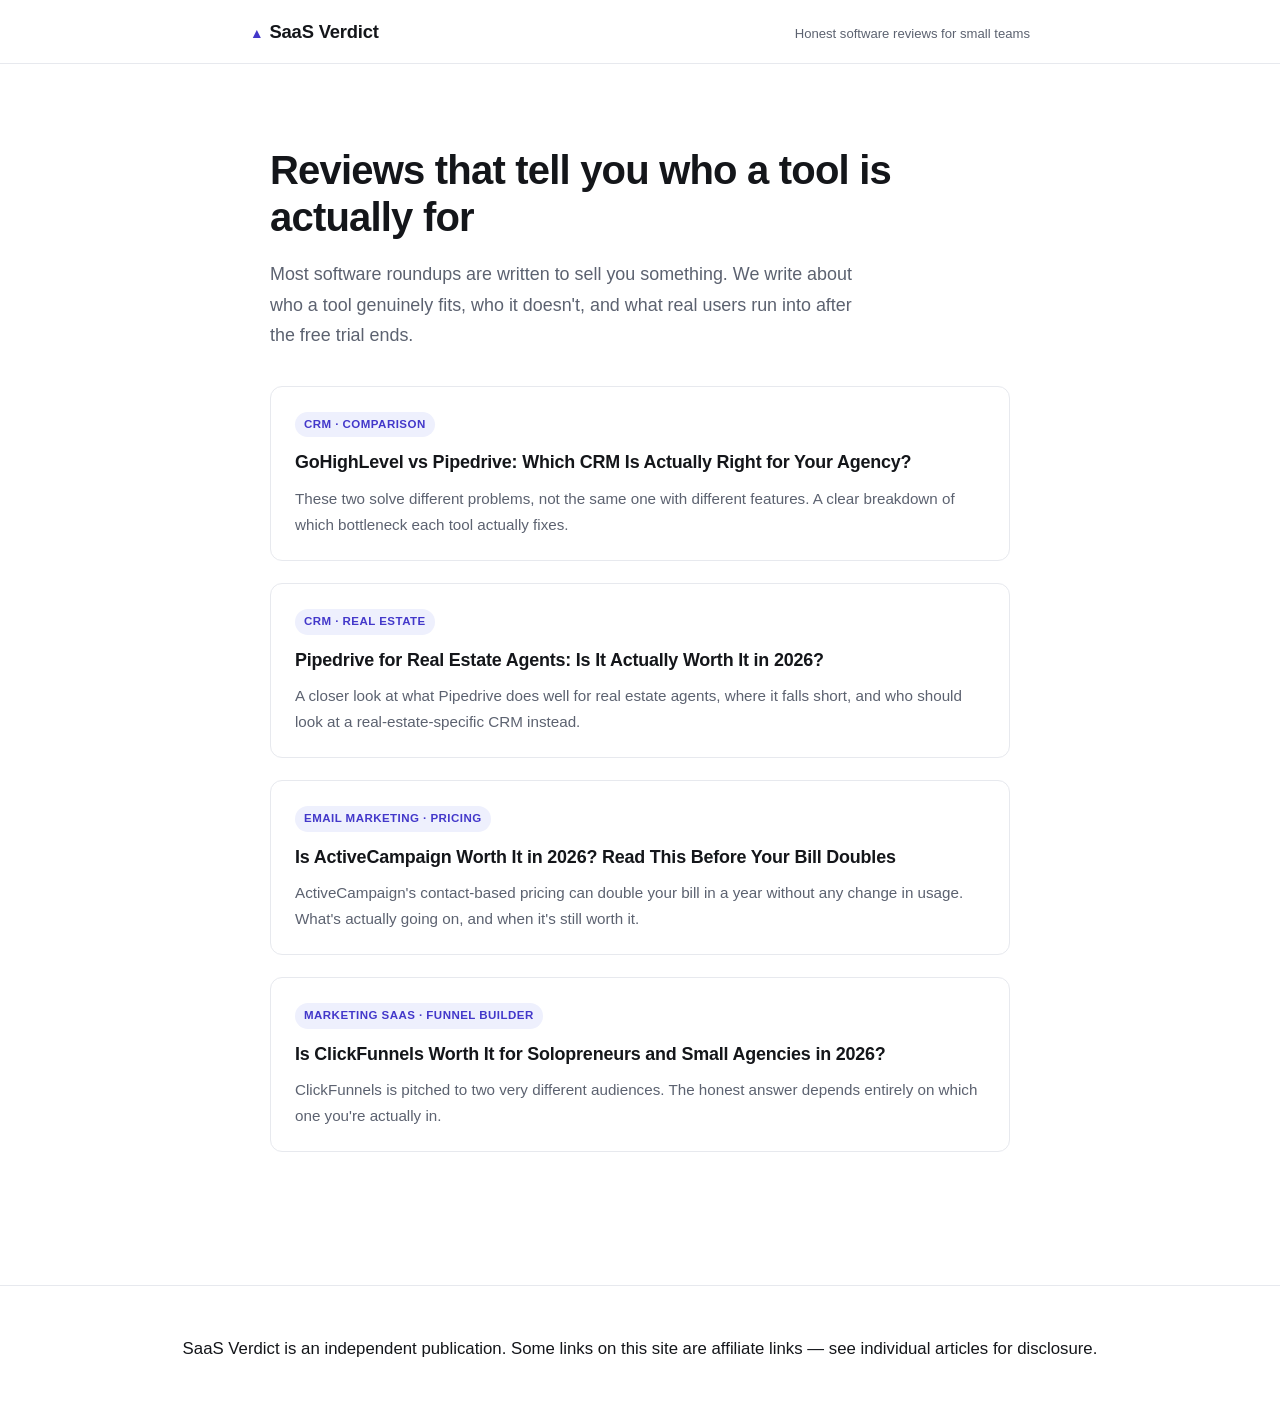
==== index.html @ 6ba032dc "Add ActiveCampaign and ClickFunnels articles to homepage" ====
<!DOCTYPE html>
<html lang="en">
<head>
<meta charset="UTF-8">
<meta name="viewport" content="width=device-width, initial-scale=1.0">
<title>SaaS Verdict — Honest software reviews for small teams</title>
<meta name="description" content="Plain-spoken reviews and comparisons of business software, written for the people who actually have to use it every day.">
<link rel="icon" href="data:image/svg+xml,<svg xmlns=%22http://www.w3.org/2000/svg%22 viewBox=%220 0 100 100%22><text y=%22.9em%22 font-size=%2290%22>▲</text></svg>">
<link rel="stylesheet" href="style.css">
</head>
<body>

<header class="site-header">
  <div class="inner">
    <a class="logo" href="./">SaaS Verdict</a>
    <span class="tagline">Honest software reviews for small teams</span>
  </div>
</header>

<main>
  <div class="hero">
    <h1>Reviews that tell you who a tool is actually for</h1>
    <p>Most software roundups are written to sell you something. We write about who a tool genuinely fits, who it doesn't, and what real users run into after the free trial ends.</p>
  </div>

  <ul class="article-list">
    <li>
      <span class="tag">CRM · Comparison</span>
      <a class="title" href="gohighlevel-vs-pipedrive.html">GoHighLevel vs Pipedrive: Which CRM Is Actually Right for Your Agency?</a>
      <div class="excerpt">These two solve different problems, not the same one with different features. A clear breakdown of which bottleneck each tool actually fixes.</div>
    </li>
    <li>
      <span class="tag">CRM · Real Estate</span>
      <a class="title" href="pipedrive-for-real-estate-agents.html">Pipedrive for Real Estate Agents: Is It Actually Worth It in 2026?</a>
      <div class="excerpt">A closer look at what Pipedrive does well for real estate agents, where it falls short, and who should look at a real-estate-specific CRM instead.</div>
    </li>
    <li>
      <span class="tag">Email Marketing · Pricing</span>
      <a class="title" href="activecampaign-pricing-worth-it.html">Is ActiveCampaign Worth It in 2026? Read This Before Your Bill Doubles</a>
      <div class="excerpt">ActiveCampaign's contact-based pricing can double your bill in a year without any change in usage. What's actually going on, and when it's still worth it.</div>
    </li>
    <li>
      <span class="tag">Marketing SaaS · Funnel Builder</span>
      <a class="title" href="clickfunnels-worth-it-solopreneurs-agencies.html">Is ClickFunnels Worth It for Solopreneurs and Small Agencies in 2026?</a>
      <div class="excerpt">ClickFunnels is pitched to two very different audiences. The honest answer depends entirely on which one you're actually in.</div>
    </li>
  </ul>
</main>

<footer class="site-footer">
  <p>SaaS Verdict is an independent publication. Some links on this site are affiliate links — see individual articles for disclosure.</p>
</footer>

</body>
</html>
---- style.css ----
:root {
  --bg: #ffffff;
  --bg-subtle: #f6f7f9;
  --text: #14161a;
  --text-muted: #5c6270;
  --border: #e7e9ee;
  --accent: #4338ca;
  --accent-strong: #312496;
  --accent-bg: #eef0fd;
  --card-bg: #ffffff;
  --good-bg: #ecfdf3;
  --good-border: #34a853;
  --shadow: 0 1px 2px rgba(20, 22, 26, 0.04), 0 8px 24px rgba(20, 22, 26, 0.05);
  --max-width: 780px;
  --radius: 12px;
}

* { box-sizing: border-box; }

html { scroll-behavior: smooth; }

body {
  margin: 0;
  font-family: -apple-system, BlinkMacSystemFont, "Segoe UI", Inter, Helvetica, Arial, sans-serif;
  color: var(--text);
  background: var(--bg);
  line-height: 1.7;
  -webkit-font-smoothing: antialiased;
}

/* ---------- Header ---------- */

header.site-header {
  position: sticky;
  top: 0;
  z-index: 10;
  background: color-mix(in srgb, var(--bg) 88%, transparent);
  backdrop-filter: saturate(180%) blur(10px);
  -webkit-backdrop-filter: saturate(180%) blur(10px);
  border-bottom: 1px solid var(--border);
  padding: 16px 20px;
}

header.site-header .inner {
  max-width: var(--max-width);
  margin: 0 auto;
  display: flex;
  align-items: baseline;
  justify-content: space-between;
  gap: 12px;
}

.logo {
  font-weight: 800;
  font-size: 1.15rem;
  letter-spacing: -0.01em;
  text-decoration: none;
  color: var(--text);
}

.logo::before {
  content: "▲";
  color: var(--accent);
  margin-right: 6px;
  font-size: 0.75em;
}

.tagline {
  color: var(--text-muted);
  font-size: 0.82rem;
  white-space: nowrap;
}

/* ---------- Layout ---------- */

main {
  max-width: var(--max-width);
  margin: 0 auto;
  padding: 56px 20px 100px;
}

h1 {
  font-size: clamp(1.8rem, 1.4rem + 1.6vw, 2.5rem);
  line-height: 1.18;
  letter-spacing: -0.02em;
  font-weight: 800;
  margin-bottom: 10px;
}

h2 {
  font-size: 1.4rem;
  font-weight: 750;
  letter-spacing: -0.01em;
  margin-top: 2.6em;
  margin-bottom: 0.7em;
  padding-top: 1.4em;
  border-top: 1px solid var(--border);
}

h3 {
  font-size: 1.12rem;
  font-weight: 700;
  margin-top: 1.8em;
}

p, ul, ol {
  font-size: 1.05rem;
  color: var(--text);
}

ul, ol {
  padding-left: 1.3em;
}

li + li { margin-top: 0.5em; }

a { color: var(--accent); }
a:hover { color: var(--accent-strong); }

strong { font-weight: 700; }

.meta {
  color: var(--text-muted);
  font-size: 0.9rem;
  margin-bottom: 2.5em;
  display: flex;
  gap: 10px;
  align-items: center;
}

.meta::before {
  content: "";
  width: 6px;
  height: 6px;
  border-radius: 50%;
  background: var(--accent);
  display: inline-block;
}

/* ---------- Tables ---------- */

table {
  width: 100%;
  border-collapse: collapse;
  margin: 1.6em 0;
  font-size: 0.95rem;
  border: 1px solid var(--border);
  border-radius: var(--radius);
  overflow: hidden;
}

th, td {
  text-align: left;
  padding: 12px 14px;
  border-bottom: 1px solid var(--border);
}

th {
  background: var(--bg-subtle);
  font-weight: 700;
  font-size: 0.85rem;
  text-transform: uppercase;
  letter-spacing: 0.03em;
  color: var(--text-muted);
}

tr:last-child td { border-bottom: none; }

/* ---------- Callouts ---------- */

.callout {
  background: var(--accent-bg);
  border: 1px solid color-mix(in srgb, var(--accent) 25%, transparent);
  padding: 20px 24px;
  border-radius: var(--radius);
  margin: 2em 0;
}

.callout p:first-child { margin-top: 0; }
.callout p:last-child { margin-bottom: 0; }

.verdict {
  background: var(--good-bg);
  border: 1px solid color-mix(in srgb, var(--good-border) 30%, transparent);
  border-radius: var(--radius);
  padding: 20px 24px;
  margin: 2em 0;
}

.verdict::before {
  content: "Verdict";
  display: block;
  font-size: 0.75rem;
  font-weight: 800;
  letter-spacing: 0.06em;
  text-transform: uppercase;
  color: var(--good-border);
  margin-bottom: 8px;
}

/* ---------- CTA ---------- */

.cta-row {
  display: flex;
  flex-wrap: wrap;
  gap: 12px;
  margin-top: 1.6em;
}

.cta {
  display: inline-flex;
  align-items: center;
  gap: 6px;
  background: var(--accent);
  color: #fff;
  text-decoration: none;
  padding: 13px 22px;
  border-radius: 8px;
  font-weight: 650;
  font-size: 0.98rem;
  box-shadow: var(--shadow);
  transition: transform 0.12s ease, background 0.12s ease;
}

.cta:hover {
  background: var(--accent-strong);
  color: #fff;
  transform: translateY(-1px);
}

.cta.secondary {
  background: var(--bg);
  color: var(--text);
  border: 1px solid var(--border);
  box-shadow: none;
}

.cta.secondary:hover {
  background: var(--bg-subtle);
  color: var(--text);
}

/* ---------- Disclosure ---------- */

.disclosure {
  margin-top: 3.5em;
  padding-top: 1.6em;
  border-top: 1px solid var(--border);
  color: var(--text-muted);
  font-size: 0.85rem;
}

/* ---------- Footer ---------- */

footer.site-footer {
  border-top: 1px solid var(--border);
  padding: 32px 20px;
  color: var(--text-muted);
  font-size: 0.85rem;
  text-align: center;
}

footer.site-footer a { color: var(--text-muted); }

/* ---------- Homepage hero + article list ---------- */

.hero {
  margin-bottom: 2.2em;
}

.hero p {
  color: var(--text-muted);
  font-size: 1.12rem;
  max-width: 60ch;
}

.article-list {
  list-style: none;
  padding: 0;
  margin: 2em 0;
  display: flex;
  flex-direction: column;
  gap: 14px;
}

.article-list li {
  border: 1px solid var(--border);
  background: var(--card-bg);
  border-radius: var(--radius);
  padding: 22px 24px;
  transition: border-color 0.15s ease, box-shadow 0.15s ease, transform 0.15s ease;
}

.article-list li:hover {
  border-color: color-mix(in srgb, var(--accent) 35%, var(--border));
  box-shadow: var(--shadow);
  transform: translateY(-2px);
}

.tag {
  display: inline-block;
  font-size: 0.72rem;
  font-weight: 700;
  letter-spacing: 0.04em;
  text-transform: uppercase;
  color: var(--accent);
  background: var(--accent-bg);
  padding: 3px 9px;
  border-radius: 999px;
  margin-bottom: 10px;
}

.article-list a.title {
  color: var(--text);
  text-decoration: none;
  font-weight: 700;
  font-size: 1.12rem;
  display: block;
  letter-spacing: -0.01em;
}

.article-list a.title:hover { color: var(--accent); }

.article-list .excerpt {
  color: var(--text-muted);
  font-size: 0.95rem;
  margin-top: 8px;
}

/* ---------- Dark mode ---------- */

@media (prefers-color-scheme: dark) {
  :root {
    --bg: #0f1014;
    --bg-subtle: #16171d;
    --text: #eceef2;
    --text-muted: #9aa0ac;
    --border: #262832;
    --accent: #8b93ff;
    --accent-strong: #aeb4ff;
    --accent-bg: #1b1c34;
    --card-bg: #15161c;
    --good-bg: #10221a;
    --good-border: #4ade80;
    --shadow: 0 1px 2px rgba(0,0,0,0.3), 0 8px 24px rgba(0,0,0,0.35);
  }
  .cta { color: #0f1014; }
  .cta:hover { color: #0f1014; }
}

@media (max-width: 480px) {
  .tagline { display: none; }
  h1 { font-size: 1.6rem; }
}
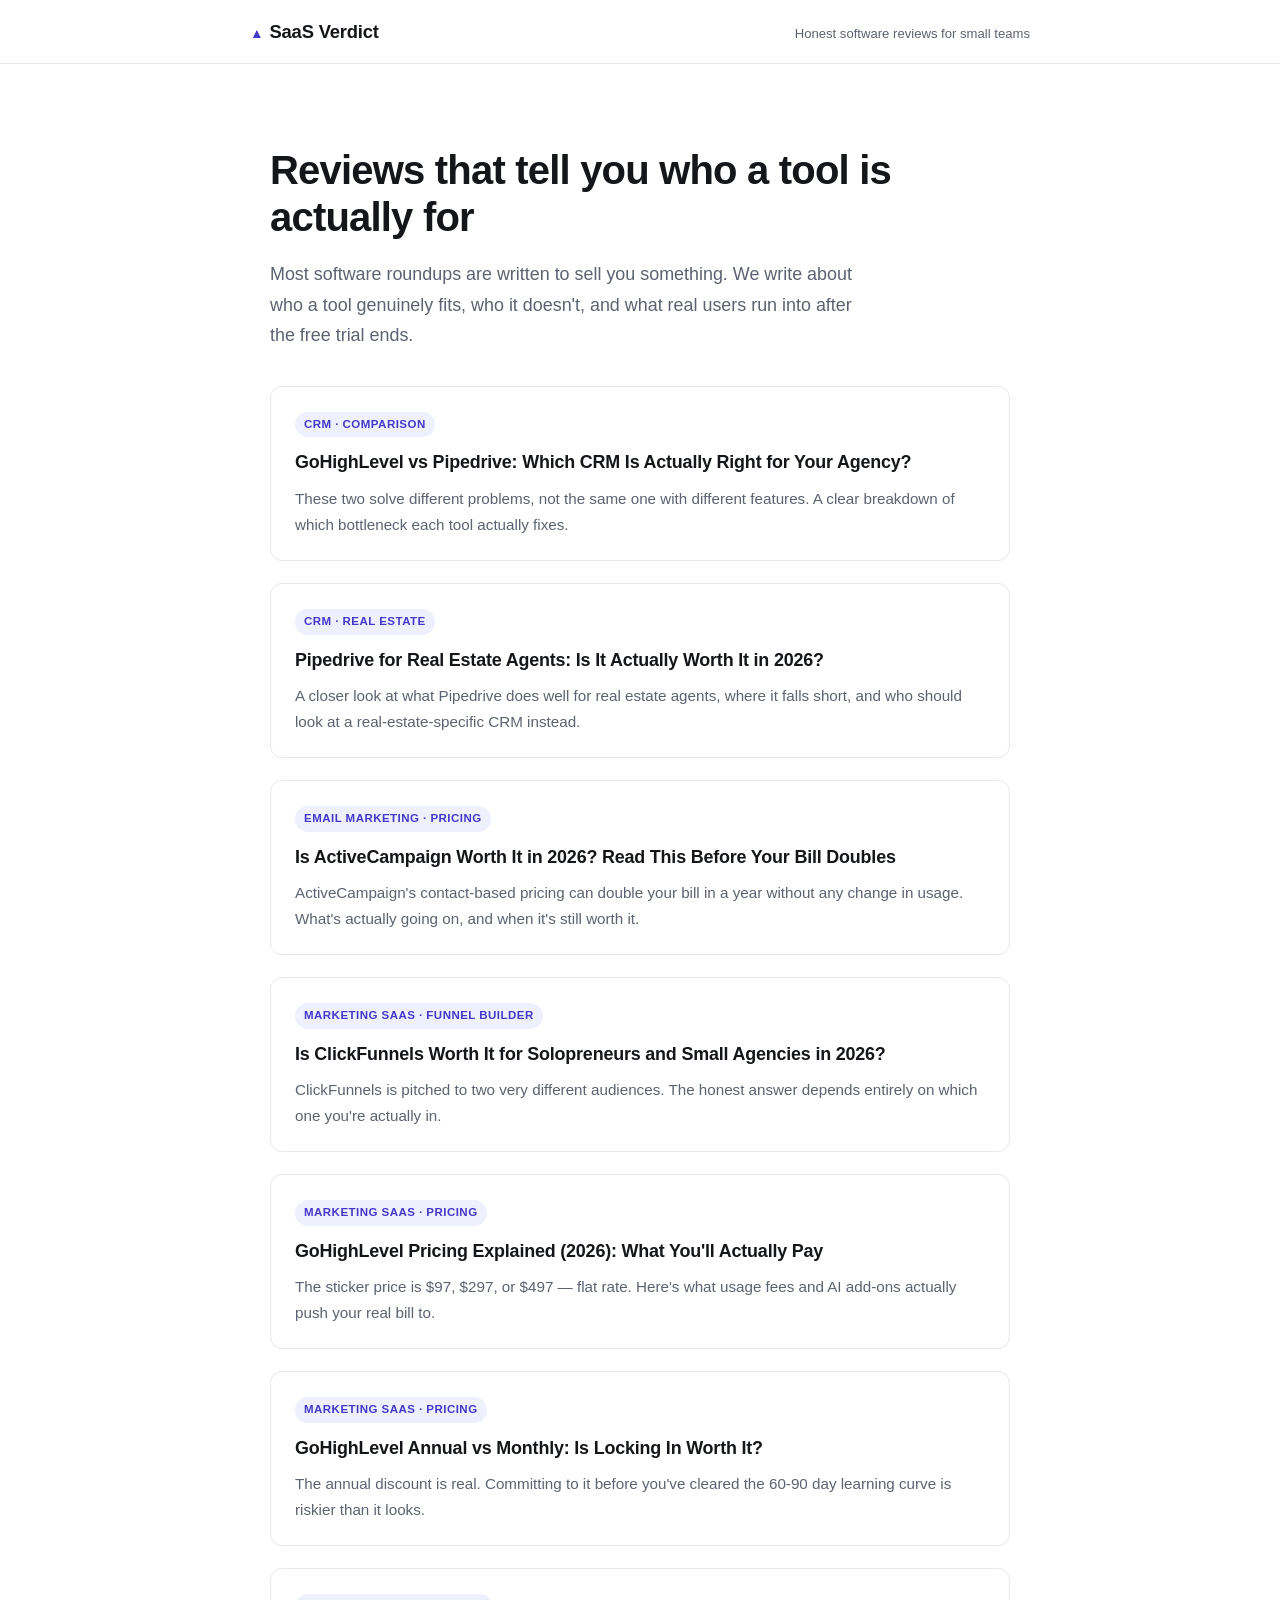
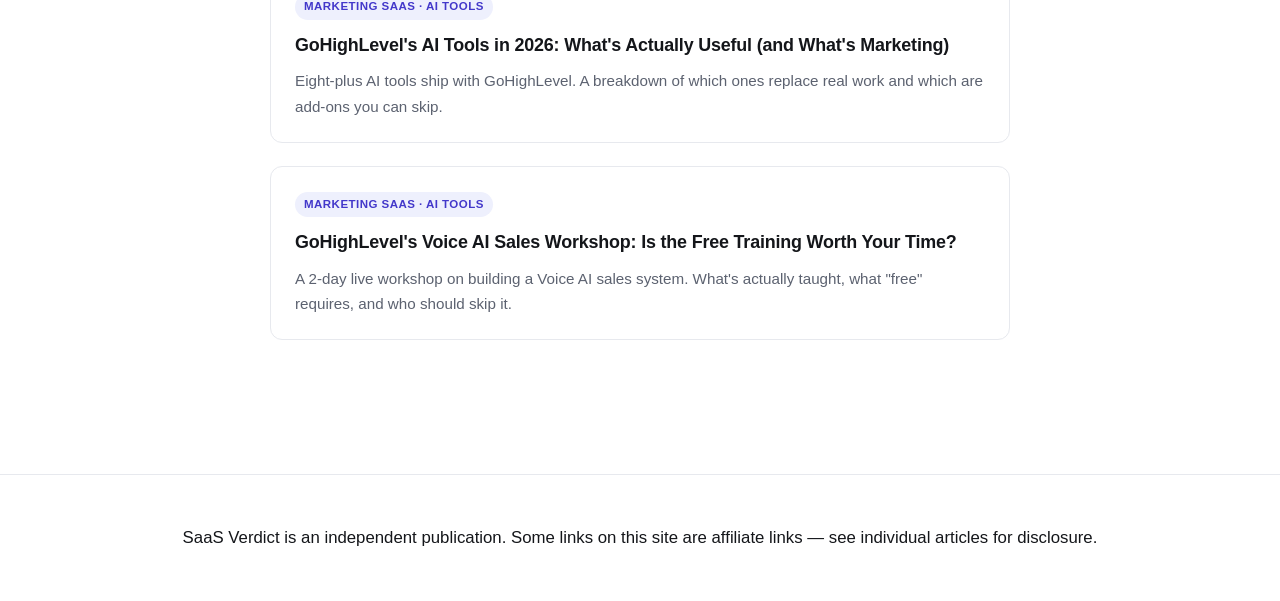
==== commit 51343658: "Add 4 new GoHighLevel articles to homepage" ====
--- a/index.html
+++ b/index.html
@@ -44,6 +44,26 @@
       <a class="title" href="clickfunnels-worth-it-solopreneurs-agencies.html">Is ClickFunnels Worth It for Solopreneurs and Small Agencies in 2026?</a>
       <div class="excerpt">ClickFunnels is pitched to two very different audiences. The honest answer depends entirely on which one you're actually in.</div>
     </li>
+    <li>
+      <span class="tag">Marketing SaaS · Pricing</span>
+      <a class="title" href="gohighlevel-pricing-explained.html">GoHighLevel Pricing Explained (2026): What You'll Actually Pay</a>
+      <div class="excerpt">The sticker price is $97, $297, or $497 — flat rate. Here's what usage fees and AI add-ons actually push your real bill to.</div>
+    </li>
+    <li>
+      <span class="tag">Marketing SaaS · Pricing</span>
+      <a class="title" href="gohighlevel-annual-vs-monthly.html">GoHighLevel Annual vs Monthly: Is Locking In Worth It?</a>
+      <div class="excerpt">The annual discount is real. Committing to it before you've cleared the 60-90 day learning curve is riskier than it looks.</div>
+    </li>
+    <li>
+      <span class="tag">Marketing SaaS · AI Tools</span>
+      <a class="title" href="gohighlevel-ai-features-review.html">GoHighLevel's AI Tools in 2026: What's Actually Useful (and What's Marketing)</a>
+      <div class="excerpt">Eight-plus AI tools ship with GoHighLevel. A breakdown of which ones replace real work and which are add-ons you can skip.</div>
+    </li>
+    <li>
+      <span class="tag">Marketing SaaS · AI Tools</span>
+      <a class="title" href="gohighlevel-voice-ai-workshop-review.html">GoHighLevel's Voice AI Sales Workshop: Is the Free Training Worth Your Time?</a>
+      <div class="excerpt">A 2-day live workshop on building a Voice AI sales system. What's actually taught, what "free" requires, and who should skip it.</div>
+    </li>
   </ul>
 </main>
 
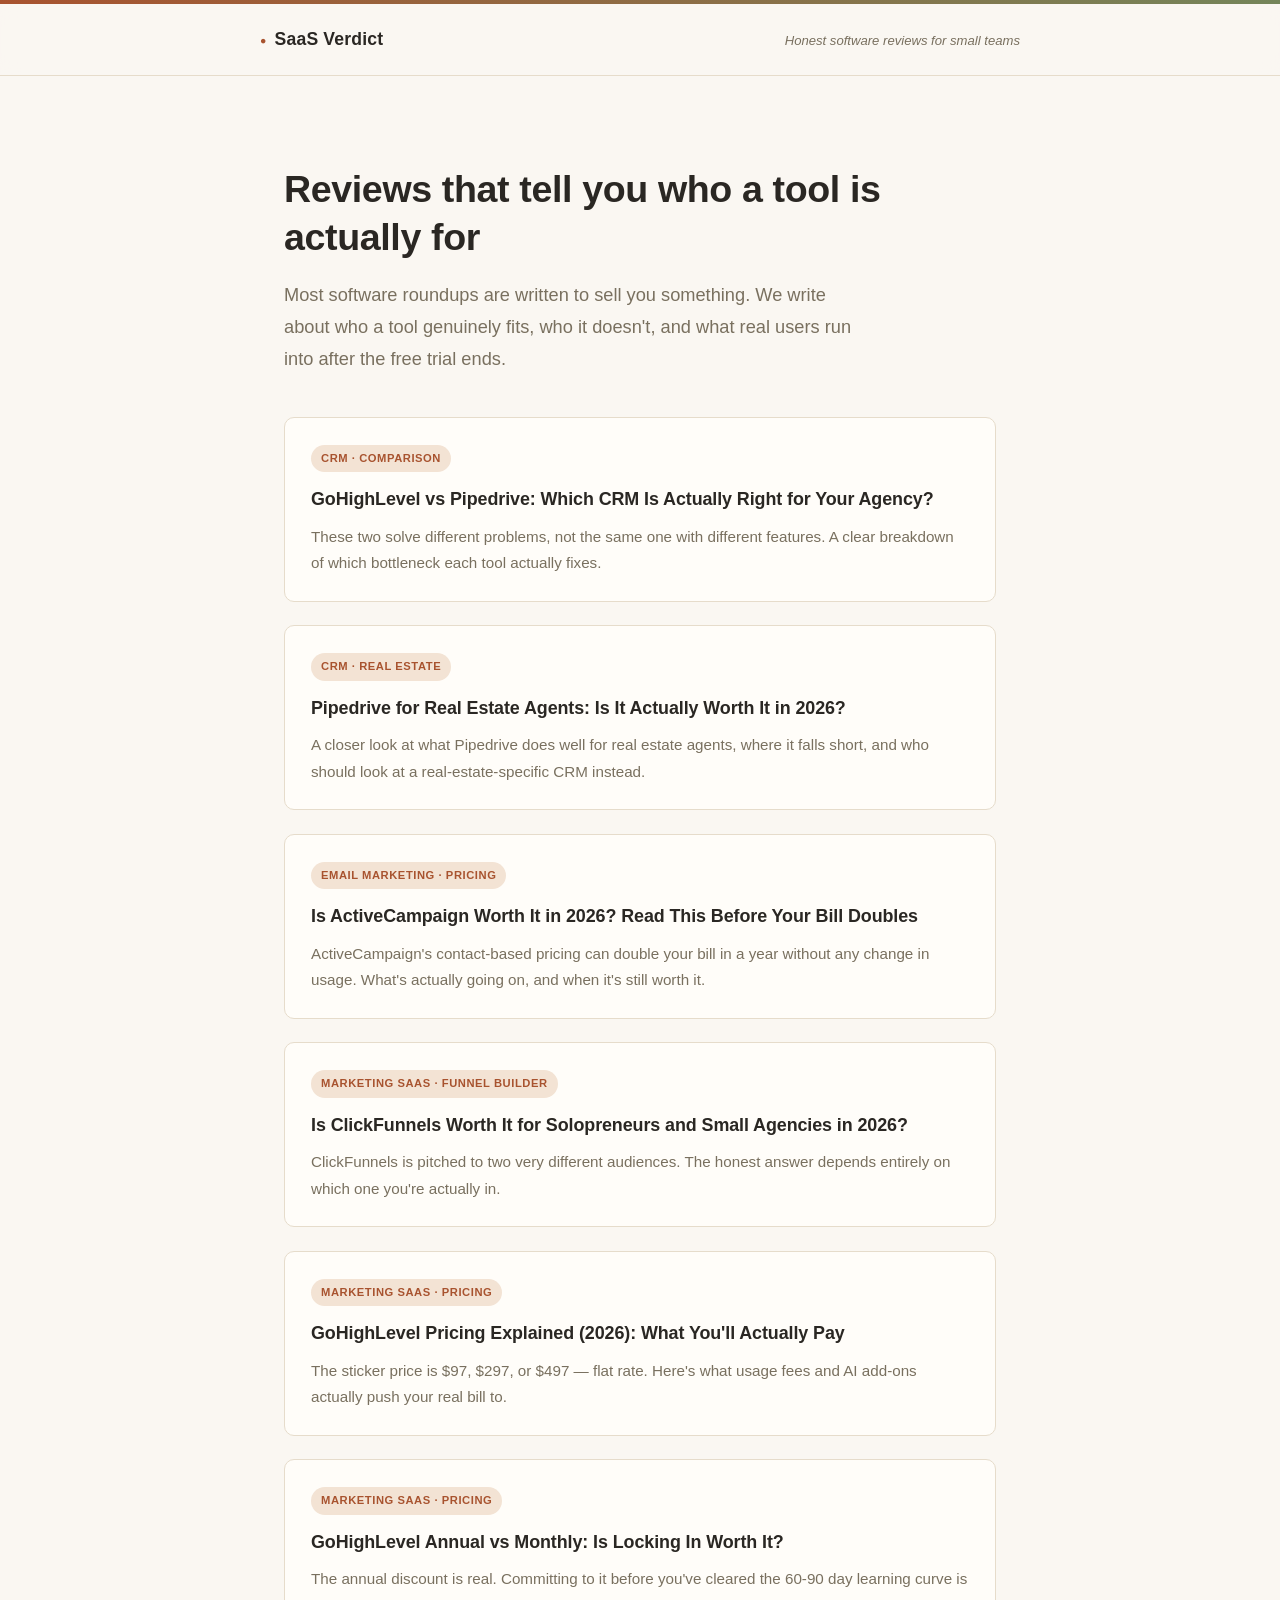
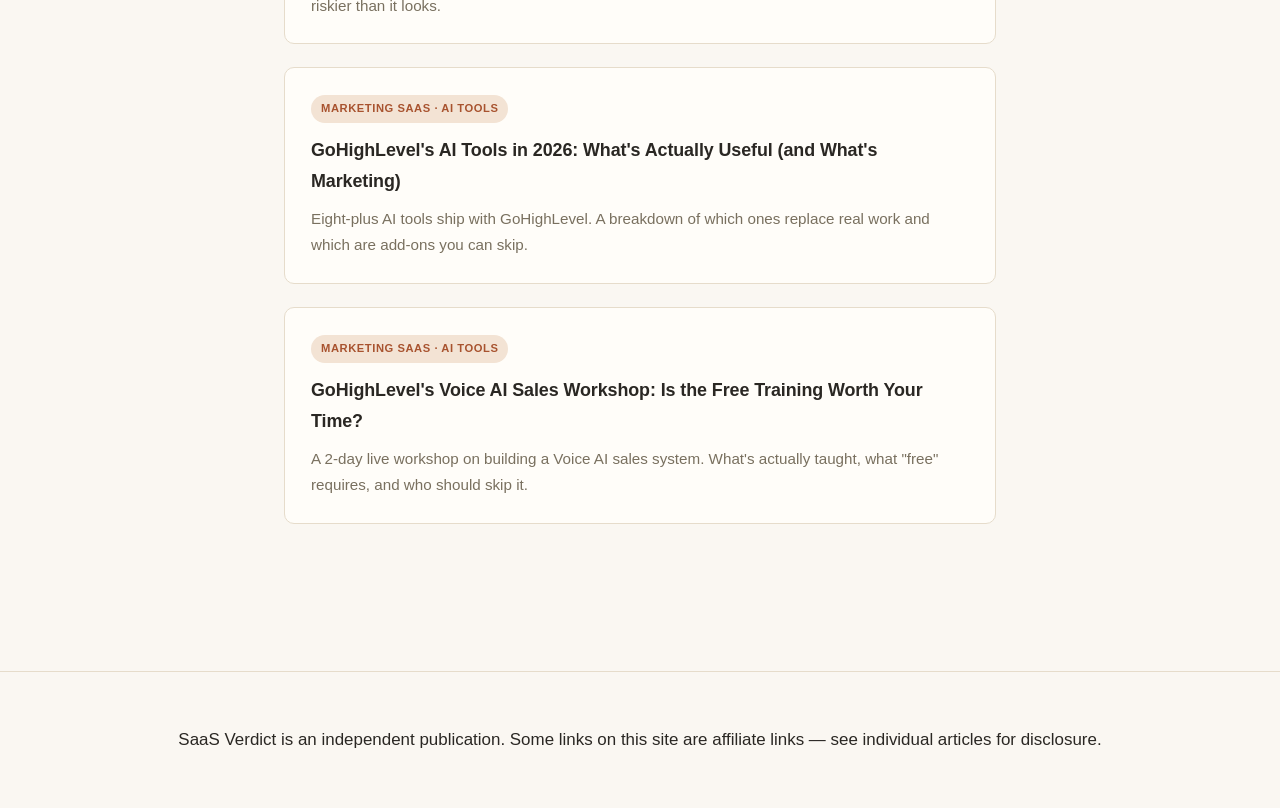
==== commit c961380f: "Update favicon to match new Scandinavian modern palette" ====
--- a/index.html
+++ b/index.html
@@ -5,7 +5,7 @@
 <meta name="viewport" content="width=device-width, initial-scale=1.0">
 <title>SaaS Verdict — Honest software reviews for small teams</title>
 <meta name="description" content="Plain-spoken reviews and comparisons of business software, written for the people who actually have to use it every day.">
-<link rel="icon" href="data:image/svg+xml,<svg xmlns=%22http://www.w3.org/2000/svg%22 viewBox=%220 0 100 100%22><text y=%22.9em%22 font-size=%2290%22>▲</text></svg>">
+<link rel="icon" href="data:image/svg+xml,<svg xmlns=%22http://www.w3.org/2000/svg%22 viewBox=%220 0 100 100%22><circle cx=%2250%22 cy=%2250%22 r=%2242%22 fill=%22%23a8532f%22/></svg>">
 <link rel="stylesheet" href="style.css">
 </head>
 <body>
--- a/style.css
+++ b/style.css
@@ -1,18 +1,18 @@
 :root {
-  --bg: #ffffff;
-  --bg-subtle: #f6f7f9;
-  --text: #14161a;
-  --text-muted: #5c6270;
-  --border: #e7e9ee;
-  --accent: #4338ca;
-  --accent-strong: #312496;
-  --accent-bg: #eef0fd;
-  --card-bg: #ffffff;
-  --good-bg: #ecfdf3;
-  --good-border: #34a853;
-  --shadow: 0 1px 2px rgba(20, 22, 26, 0.04), 0 8px 24px rgba(20, 22, 26, 0.05);
-  --max-width: 780px;
-  --radius: 12px;
+  --bg: #faf7f2;
+  --bg-subtle: #f1ebe0;
+  --text: #2a2723;
+  --text-muted: #79705f;
+  --border: #e6dccb;
+  --accent: #a8532f;
+  --accent-strong: #863f22;
+  --accent-bg: #f3e3d4;
+  --card-bg: #fffdf9;
+  --good-bg: #eef0e3;
+  --good-border: #74855a;
+  --shadow: 0 1px 2px rgba(42, 39, 35, 0.03), 0 6px 20px rgba(42, 39, 35, 0.05);
+  --max-width: 760px;
+  --radius: 10px;
 }
 
 * { box-sizing: border-box; }
@@ -24,8 +24,16 @@
   font-family: -apple-system, BlinkMacSystemFont, "Segoe UI", Inter, Helvetica, Arial, sans-serif;
   color: var(--text);
   background: var(--bg);
-  line-height: 1.7;
+  line-height: 1.75;
   -webkit-font-smoothing: antialiased;
+}
+
+/* thin accent strip — a small Nordic textile-inspired detail */
+body::before {
+  content: "";
+  display: block;
+  height: 4px;
+  background: linear-gradient(90deg, var(--accent), var(--good-border));
 }
 
 /* ---------- Header ---------- */
@@ -34,11 +42,11 @@
   position: sticky;
   top: 0;
   z-index: 10;
-  background: color-mix(in srgb, var(--bg) 88%, transparent);
-  backdrop-filter: saturate(180%) blur(10px);
-  -webkit-backdrop-filter: saturate(180%) blur(10px);
+  background: color-mix(in srgb, var(--bg) 90%, transparent);
+  backdrop-filter: saturate(160%) blur(10px);
+  -webkit-backdrop-filter: saturate(160%) blur(10px);
   border-bottom: 1px solid var(--border);
-  padding: 16px 20px;
+  padding: 20px 24px;
 }
 
 header.site-header .inner {
@@ -47,28 +55,30 @@
   display: flex;
   align-items: baseline;
   justify-content: space-between;
-  gap: 12px;
+  gap: 14px;
 }
 
 .logo {
-  font-weight: 800;
-  font-size: 1.15rem;
-  letter-spacing: -0.01em;
+  font-weight: 650;
+  font-size: 1.1rem;
+  letter-spacing: 0.01em;
   text-decoration: none;
   color: var(--text);
 }
 
 .logo::before {
-  content: "▲";
+  content: "●";
   color: var(--accent);
-  margin-right: 6px;
-  font-size: 0.75em;
+  margin-right: 8px;
+  font-size: 0.6em;
+  vertical-align: middle;
 }
 
 .tagline {
   color: var(--text-muted);
   font-size: 0.82rem;
   white-space: nowrap;
+  font-style: italic;
 }
 
 /* ---------- Layout ---------- */
@@ -76,35 +86,36 @@
 main {
   max-width: var(--max-width);
   margin: 0 auto;
-  padding: 56px 20px 100px;
+  padding: 64px 24px 110px;
 }
 
 h1 {
-  font-size: clamp(1.8rem, 1.4rem + 1.6vw, 2.5rem);
-  line-height: 1.18;
-  letter-spacing: -0.02em;
-  font-weight: 800;
-  margin-bottom: 10px;
+  font-size: clamp(1.75rem, 1.35rem + 1.6vw, 2.35rem);
+  line-height: 1.28;
+  letter-spacing: -0.01em;
+  font-weight: 650;
+  margin-bottom: 12px;
+  color: var(--text);
 }
 
 h2 {
-  font-size: 1.4rem;
-  font-weight: 750;
-  letter-spacing: -0.01em;
-  margin-top: 2.6em;
-  margin-bottom: 0.7em;
-  padding-top: 1.4em;
+  font-size: 1.35rem;
+  font-weight: 650;
+  letter-spacing: -0.005em;
+  margin-top: 3em;
+  margin-bottom: 0.8em;
+  padding-top: 1.6em;
   border-top: 1px solid var(--border);
 }
 
 h3 {
-  font-size: 1.12rem;
-  font-weight: 700;
-  margin-top: 1.8em;
+  font-size: 1.08rem;
+  font-weight: 650;
+  margin-top: 1.9em;
 }
 
 p, ul, ol {
-  font-size: 1.05rem;
+  font-size: 1.06rem;
   color: var(--text);
 }
 
@@ -112,17 +123,17 @@
   padding-left: 1.3em;
 }
 
-li + li { margin-top: 0.5em; }
-
-a { color: var(--accent); }
+li + li { margin-top: 0.55em; }
+
+a { color: var(--accent); text-underline-offset: 3px; }
 a:hover { color: var(--accent-strong); }
 
-strong { font-weight: 700; }
+strong { font-weight: 650; }
 
 .meta {
   color: var(--text-muted);
   font-size: 0.9rem;
-  margin-bottom: 2.5em;
+  margin-bottom: 2.8em;
   display: flex;
   gap: 10px;
   align-items: center;
@@ -130,8 +141,8 @@
 
 .meta::before {
   content: "";
-  width: 6px;
-  height: 6px;
+  width: 5px;
+  height: 5px;
   border-radius: 50%;
   background: var(--accent);
   display: inline-block;
@@ -142,7 +153,7 @@
 table {
   width: 100%;
   border-collapse: collapse;
-  margin: 1.6em 0;
+  margin: 1.8em 0;
   font-size: 0.95rem;
   border: 1px solid var(--border);
   border-radius: var(--radius);
@@ -151,16 +162,16 @@
 
 th, td {
   text-align: left;
-  padding: 12px 14px;
+  padding: 13px 15px;
   border-bottom: 1px solid var(--border);
 }
 
 th {
   background: var(--bg-subtle);
-  font-weight: 700;
-  font-size: 0.85rem;
+  font-weight: 650;
+  font-size: 0.82rem;
   text-transform: uppercase;
-  letter-spacing: 0.03em;
+  letter-spacing: 0.04em;
   color: var(--text-muted);
 }
 
@@ -170,10 +181,10 @@
 
 .callout {
   background: var(--accent-bg);
-  border: 1px solid color-mix(in srgb, var(--accent) 25%, transparent);
-  padding: 20px 24px;
+  border: 1px solid color-mix(in srgb, var(--accent) 22%, transparent);
+  padding: 22px 26px;
   border-radius: var(--radius);
-  margin: 2em 0;
+  margin: 2.2em 0;
 }
 
 .callout p:first-child { margin-top: 0; }
@@ -181,21 +192,22 @@
 
 .verdict {
   background: var(--good-bg);
-  border: 1px solid color-mix(in srgb, var(--good-border) 30%, transparent);
+  border: 1px solid color-mix(in srgb, var(--good-border) 28%, transparent);
+  border-left: 3px solid var(--good-border);
   border-radius: var(--radius);
-  padding: 20px 24px;
-  margin: 2em 0;
+  padding: 22px 26px;
+  margin: 2.2em 0;
 }
 
 .verdict::before {
   content: "Verdict";
   display: block;
-  font-size: 0.75rem;
-  font-weight: 800;
-  letter-spacing: 0.06em;
+  font-size: 0.72rem;
+  font-weight: 650;
+  letter-spacing: 0.08em;
   text-transform: uppercase;
   color: var(--good-border);
-  margin-bottom: 8px;
+  margin-bottom: 10px;
 }
 
 /* ---------- CTA ---------- */
@@ -204,7 +216,7 @@
   display: flex;
   flex-wrap: wrap;
   gap: 12px;
-  margin-top: 1.6em;
+  margin-top: 1.8em;
 }
 
 .cta {
@@ -212,11 +224,11 @@
   align-items: center;
   gap: 6px;
   background: var(--accent);
-  color: #fff;
+  color: #fffdf9;
   text-decoration: none;
-  padding: 13px 22px;
+  padding: 13px 24px;
   border-radius: 8px;
-  font-weight: 650;
+  font-weight: 600;
   font-size: 0.98rem;
   box-shadow: var(--shadow);
   transition: transform 0.12s ease, background 0.12s ease;
@@ -224,12 +236,12 @@
 
 .cta:hover {
   background: var(--accent-strong);
-  color: #fff;
+  color: #fffdf9;
   transform: translateY(-1px);
 }
 
 .cta.secondary {
-  background: var(--bg);
+  background: transparent;
   color: var(--text);
   border: 1px solid var(--border);
   box-shadow: none;
@@ -243,8 +255,8 @@
 /* ---------- Disclosure ---------- */
 
 .disclosure {
-  margin-top: 3.5em;
-  padding-top: 1.6em;
+  margin-top: 3.6em;
+  padding-top: 1.7em;
   border-top: 1px solid var(--border);
   color: var(--text-muted);
   font-size: 0.85rem;
@@ -254,7 +266,7 @@
 
 footer.site-footer {
   border-top: 1px solid var(--border);
-  padding: 32px 20px;
+  padding: 36px 24px;
   color: var(--text-muted);
   font-size: 0.85rem;
   text-align: center;
@@ -265,19 +277,21 @@
 /* ---------- Homepage hero + article list ---------- */
 
 .hero {
-  margin-bottom: 2.2em;
-}
+  margin-bottom: 2.6em;
+}
+
+.hero h1 { margin-bottom: 14px; }
 
 .hero p {
   color: var(--text-muted);
-  font-size: 1.12rem;
-  max-width: 60ch;
+  font-size: 1.14rem;
+  max-width: 58ch;
 }
 
 .article-list {
   list-style: none;
   padding: 0;
-  margin: 2em 0;
+  margin: 2.2em 0;
   display: flex;
   flex-direction: column;
   gap: 14px;
@@ -287,36 +301,35 @@
   border: 1px solid var(--border);
   background: var(--card-bg);
   border-radius: var(--radius);
-  padding: 22px 24px;
-  transition: border-color 0.15s ease, box-shadow 0.15s ease, transform 0.15s ease;
+  padding: 24px 26px;
+  transition: border-color 0.15s ease, box-shadow 0.15s ease;
 }
 
 .article-list li:hover {
-  border-color: color-mix(in srgb, var(--accent) 35%, var(--border));
+  border-color: color-mix(in srgb, var(--accent) 30%, var(--border));
   box-shadow: var(--shadow);
-  transform: translateY(-2px);
 }
 
 .tag {
   display: inline-block;
-  font-size: 0.72rem;
-  font-weight: 700;
-  letter-spacing: 0.04em;
+  font-size: 0.7rem;
+  font-weight: 650;
+  letter-spacing: 0.05em;
   text-transform: uppercase;
   color: var(--accent);
   background: var(--accent-bg);
-  padding: 3px 9px;
+  padding: 4px 10px;
   border-radius: 999px;
-  margin-bottom: 10px;
+  margin-bottom: 12px;
 }
 
 .article-list a.title {
   color: var(--text);
   text-decoration: none;
-  font-weight: 700;
+  font-weight: 650;
   font-size: 1.12rem;
   display: block;
-  letter-spacing: -0.01em;
+  letter-spacing: -0.005em;
 }
 
 .article-list a.title:hover { color: var(--accent); }
@@ -327,28 +340,29 @@
   margin-top: 8px;
 }
 
-/* ---------- Dark mode ---------- */
+/* ---------- Dark mode: warm charcoal, not pure black ---------- */
 
 @media (prefers-color-scheme: dark) {
   :root {
-    --bg: #0f1014;
-    --bg-subtle: #16171d;
-    --text: #eceef2;
-    --text-muted: #9aa0ac;
-    --border: #262832;
-    --accent: #8b93ff;
-    --accent-strong: #aeb4ff;
-    --accent-bg: #1b1c34;
-    --card-bg: #15161c;
-    --good-bg: #10221a;
-    --good-border: #4ade80;
+    --bg: #201d19;
+    --bg-subtle: #29241e;
+    --text: #f1e9dc;
+    --text-muted: #a89b87;
+    --border: #3a352c;
+    --accent: #dd8c62;
+    --accent-strong: #eba883;
+    --accent-bg: #362820;
+    --card-bg: #262119;
+    --good-bg: #262820;
+    --good-border: #9db27c;
     --shadow: 0 1px 2px rgba(0,0,0,0.3), 0 8px 24px rgba(0,0,0,0.35);
   }
-  .cta { color: #0f1014; }
-  .cta:hover { color: #0f1014; }
+  .cta { color: #201d19; }
+  .cta:hover { color: #201d19; }
 }
 
 @media (max-width: 480px) {
   .tagline { display: none; }
   h1 { font-size: 1.6rem; }
-}
+  main { padding: 48px 20px 90px; }
+}
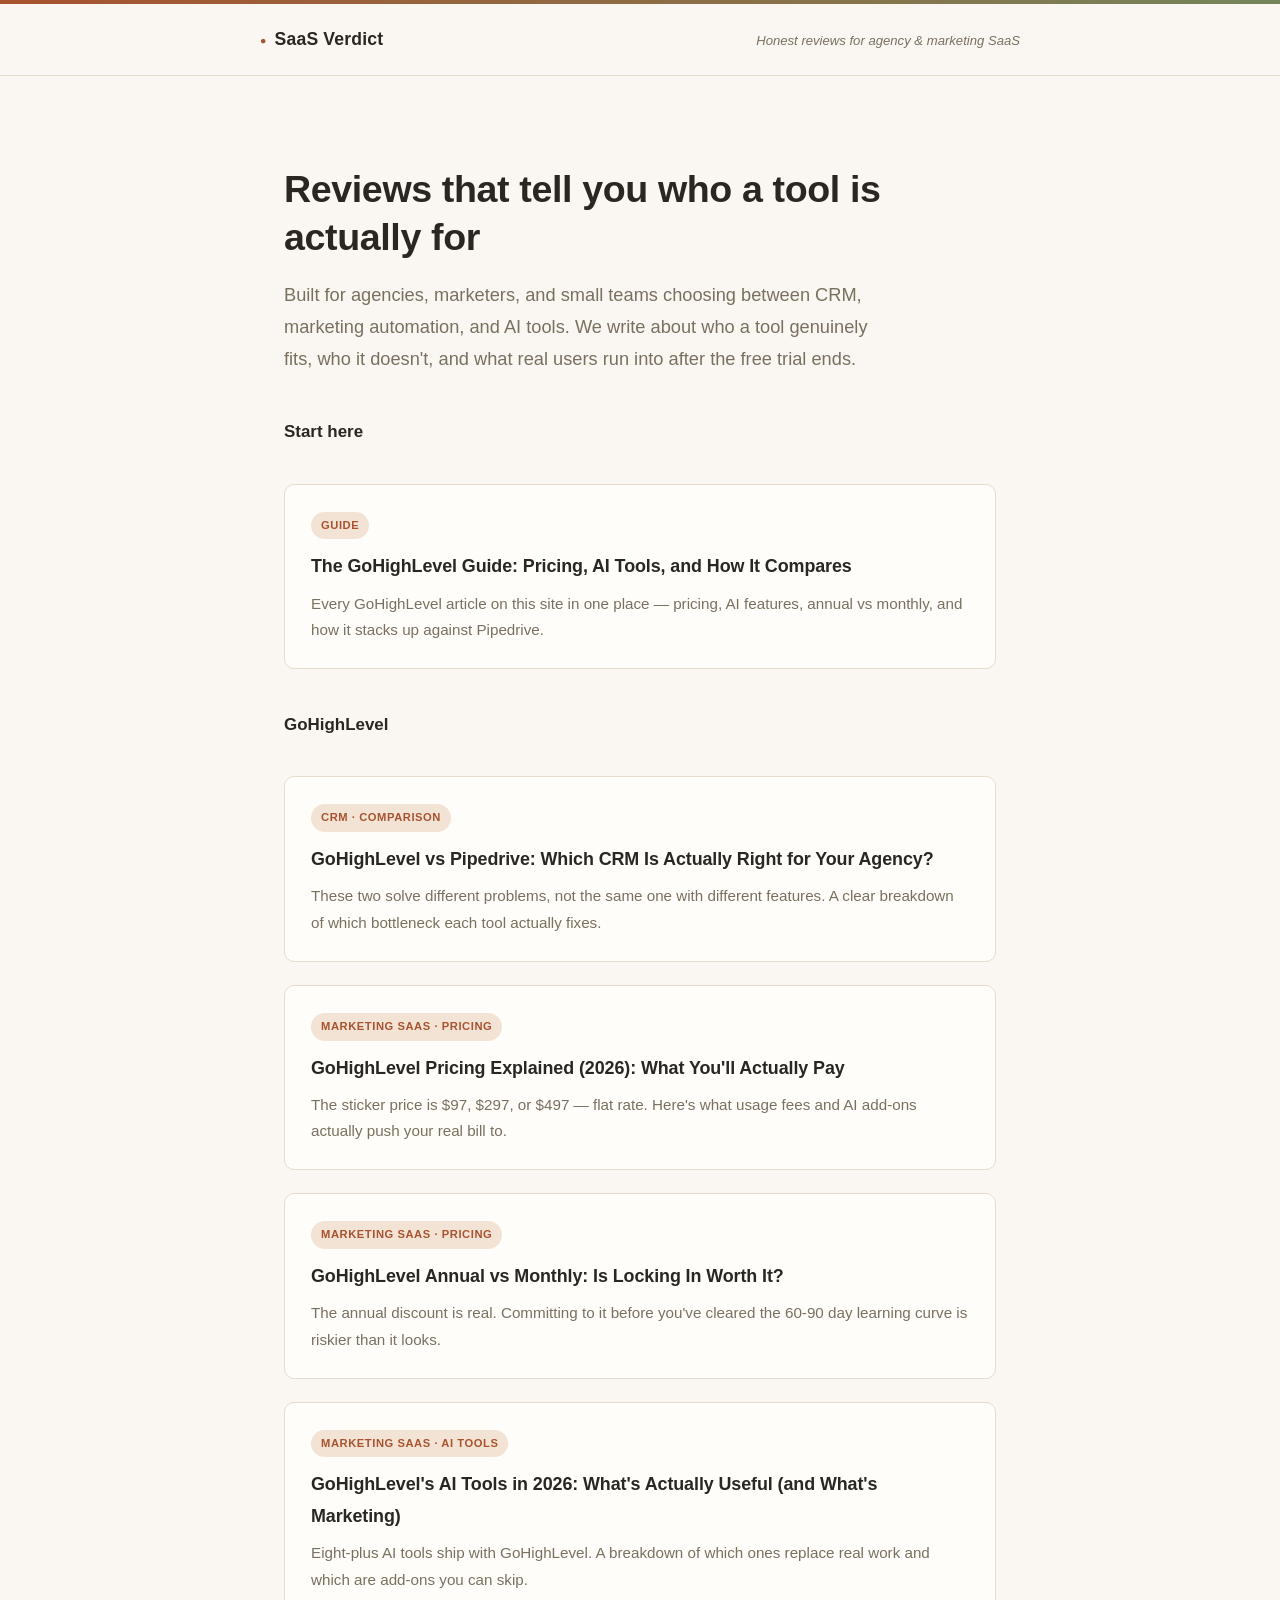
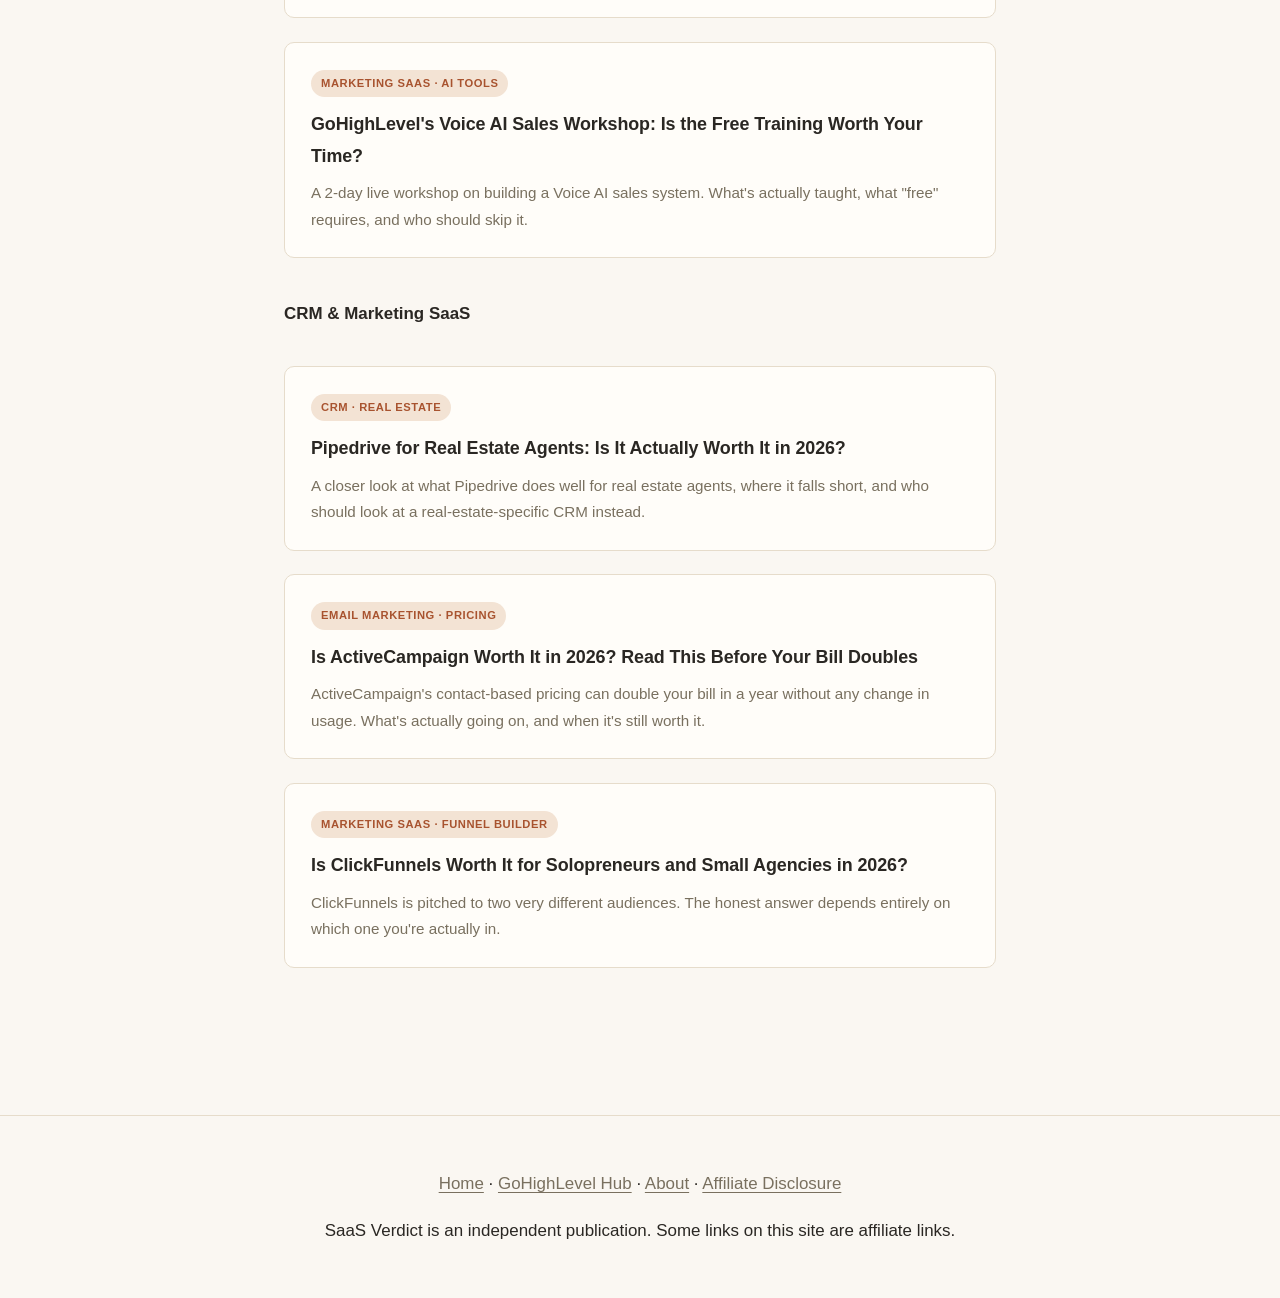
==== commit d327a1a3: "Add quick-answer boxes, mid-article CTAs, fp_sid tracking, About/Disclosure pages, GoHighLevel hub, " ====
--- a/index.html
+++ b/index.html
@@ -3,8 +3,8 @@
 <head>
 <meta charset="UTF-8">
 <meta name="viewport" content="width=device-width, initial-scale=1.0">
-<title>SaaS Verdict — Honest software reviews for small teams</title>
-<meta name="description" content="Plain-spoken reviews and comparisons of business software, written for the people who actually have to use it every day.">
+<title>SaaS Verdict — Honest reviews for agency & marketing software</title>
+<meta name="description" content="Plain-spoken reviews and comparisons of CRM, marketing automation, and AI tools for agencies, marketers, and small teams.">
 <link rel="icon" href="data:image/svg+xml,<svg xmlns=%22http://www.w3.org/2000/svg%22 viewBox=%220 0 100 100%22><circle cx=%2250%22 cy=%2250%22 r=%2242%22 fill=%22%23a8532f%22/></svg>">
 <link rel="stylesheet" href="style.css">
 </head>
@@ -13,36 +13,31 @@
 <header class="site-header">
   <div class="inner">
     <a class="logo" href="./">SaaS Verdict</a>
-    <span class="tagline">Honest software reviews for small teams</span>
+    <span class="tagline">Honest reviews for agency &amp; marketing SaaS</span>
   </div>
 </header>
 
 <main>
   <div class="hero">
     <h1>Reviews that tell you who a tool is actually for</h1>
-    <p>Most software roundups are written to sell you something. We write about who a tool genuinely fits, who it doesn't, and what real users run into after the free trial ends.</p>
+    <p>Built for agencies, marketers, and small teams choosing between CRM, marketing automation, and AI tools. We write about who a tool genuinely fits, who it doesn't, and what real users run into after the free trial ends.</p>
   </div>
 
+  <p style="margin: 2em 0 0.5em; font-weight: 650;">Start here</p>
+  <ul class="article-list">
+    <li>
+      <span class="tag">Guide</span>
+      <a class="title" href="gohighlevel.html">The GoHighLevel Guide: Pricing, AI Tools, and How It Compares</a>
+      <div class="excerpt">Every GoHighLevel article on this site in one place — pricing, AI features, annual vs monthly, and how it stacks up against Pipedrive.</div>
+    </li>
+  </ul>
+
+  <p style="margin: 2.4em 0 0.5em; font-weight: 650;">GoHighLevel</p>
   <ul class="article-list">
     <li>
       <span class="tag">CRM · Comparison</span>
       <a class="title" href="gohighlevel-vs-pipedrive.html">GoHighLevel vs Pipedrive: Which CRM Is Actually Right for Your Agency?</a>
       <div class="excerpt">These two solve different problems, not the same one with different features. A clear breakdown of which bottleneck each tool actually fixes.</div>
-    </li>
-    <li>
-      <span class="tag">CRM · Real Estate</span>
-      <a class="title" href="pipedrive-for-real-estate-agents.html">Pipedrive for Real Estate Agents: Is It Actually Worth It in 2026?</a>
-      <div class="excerpt">A closer look at what Pipedrive does well for real estate agents, where it falls short, and who should look at a real-estate-specific CRM instead.</div>
-    </li>
-    <li>
-      <span class="tag">Email Marketing · Pricing</span>
-      <a class="title" href="activecampaign-pricing-worth-it.html">Is ActiveCampaign Worth It in 2026? Read This Before Your Bill Doubles</a>
-      <div class="excerpt">ActiveCampaign's contact-based pricing can double your bill in a year without any change in usage. What's actually going on, and when it's still worth it.</div>
-    </li>
-    <li>
-      <span class="tag">Marketing SaaS · Funnel Builder</span>
-      <a class="title" href="clickfunnels-worth-it-solopreneurs-agencies.html">Is ClickFunnels Worth It for Solopreneurs and Small Agencies in 2026?</a>
-      <div class="excerpt">ClickFunnels is pitched to two very different audiences. The honest answer depends entirely on which one you're actually in.</div>
     </li>
     <li>
       <span class="tag">Marketing SaaS · Pricing</span>
@@ -65,10 +60,30 @@
       <div class="excerpt">A 2-day live workshop on building a Voice AI sales system. What's actually taught, what "free" requires, and who should skip it.</div>
     </li>
   </ul>
+
+  <p style="margin: 2.4em 0 0.5em; font-weight: 650;">CRM & Marketing SaaS</p>
+  <ul class="article-list">
+    <li>
+      <span class="tag">CRM · Real Estate</span>
+      <a class="title" href="pipedrive-for-real-estate-agents.html">Pipedrive for Real Estate Agents: Is It Actually Worth It in 2026?</a>
+      <div class="excerpt">A closer look at what Pipedrive does well for real estate agents, where it falls short, and who should look at a real-estate-specific CRM instead.</div>
+    </li>
+    <li>
+      <span class="tag">Email Marketing · Pricing</span>
+      <a class="title" href="activecampaign-pricing-worth-it.html">Is ActiveCampaign Worth It in 2026? Read This Before Your Bill Doubles</a>
+      <div class="excerpt">ActiveCampaign's contact-based pricing can double your bill in a year without any change in usage. What's actually going on, and when it's still worth it.</div>
+    </li>
+    <li>
+      <span class="tag">Marketing SaaS · Funnel Builder</span>
+      <a class="title" href="clickfunnels-worth-it-solopreneurs-agencies.html">Is ClickFunnels Worth It for Solopreneurs and Small Agencies in 2026?</a>
+      <div class="excerpt">ClickFunnels is pitched to two very different audiences. The honest answer depends entirely on which one you're actually in.</div>
+    </li>
+  </ul>
 </main>
 
 <footer class="site-footer">
-  <p>SaaS Verdict is an independent publication. Some links on this site are affiliate links — see individual articles for disclosure.</p>
+  <p><a href="index.html">Home</a> · <a href="gohighlevel.html">GoHighLevel Hub</a> · <a href="about.html">About</a> · <a href="affiliate-disclosure.html">Affiliate Disclosure</a></p>
+  <p>SaaS Verdict is an independent publication. Some links on this site are affiliate links.</p>
 </footer>
 
 </body>
